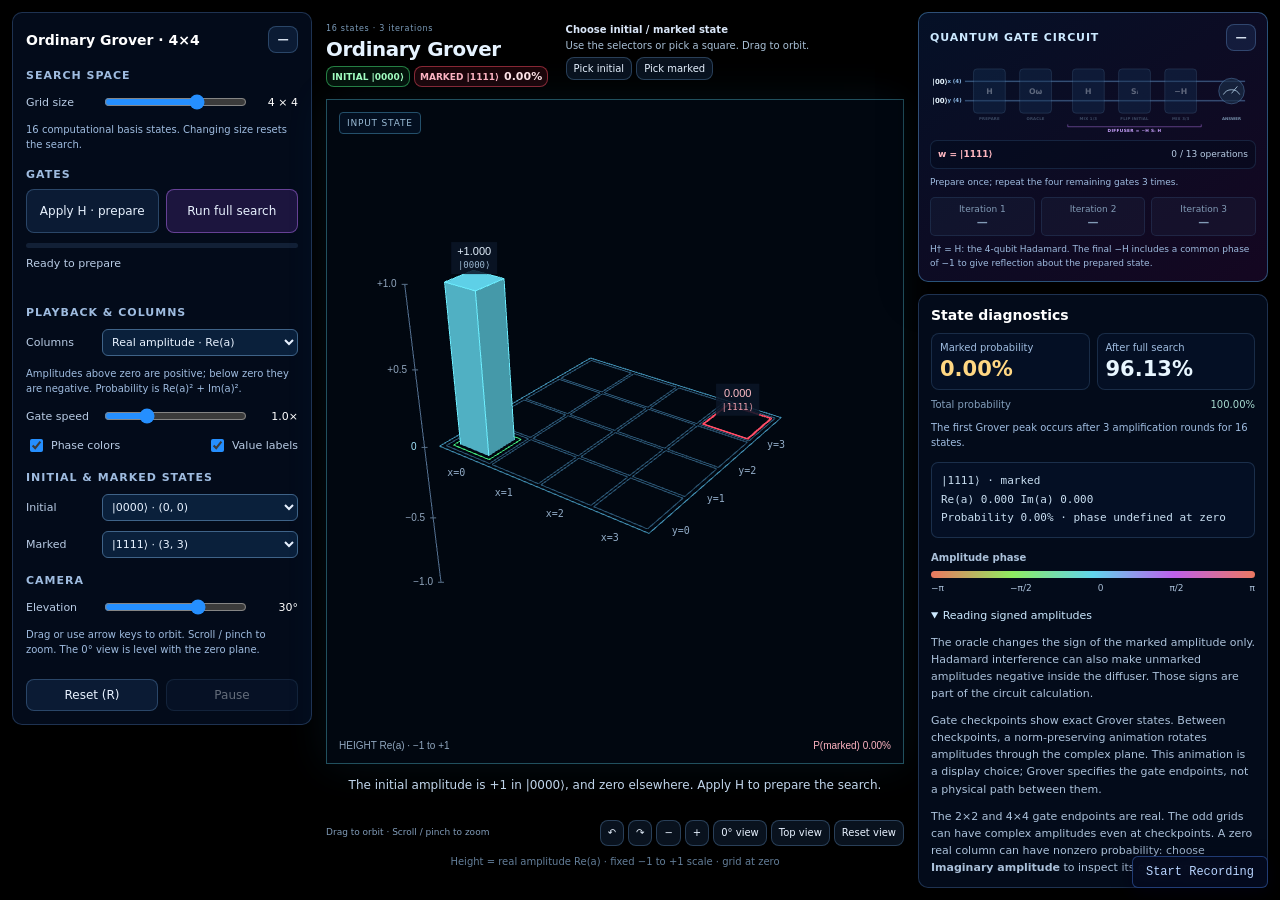
==== BohmianGrover2D/index.html @ 7d7a5fdf "Match ordinary diffuser signs with explicit final -H phase" ====
<!doctype html>
<html lang="en">
<head>
  <meta charset="utf-8"/>
  <meta name="viewport" content="width=device-width,initial-scale=1"/>
  <title>Ordinary Grover · 4×4</title>
  <link rel="icon" href="data:,"/>
  <link rel="stylesheet" href="./styles.css?v=20261014-phase-corrected"/>
</head>
<body>
<div id="wrap">
  <aside id="ui" class="panel">
    <div class="head"><h3 id="appTitle">Ordinary Grover · 4×4</h3><button id="minui" class="mini" type="button" aria-expanded="true" aria-label="Collapse controls">−</button></div>
    <div id="uibody">
      <div class="section">Search space</div>
      <div class="row"><label for="gridSize">Grid size</label><input id="gridSize" type="range" min="2" max="5" step="1" value="4" aria-describedby="gridSummary"/><span id="gridSizeValue" class="val">4×4</span></div>
      <p id="gridSummary" class="note">16 basis states. Changing size resets the search.</p>
      <div class="section">Gates</div>
      <div class="ops"><button id="next" type="button">Apply H · prepare</button><button id="full" type="button" class="full">Run full search</button></div>
      <div id="gateProgress" role="progressbar" aria-label="Current operation progress" aria-valuemin="0" aria-valuemax="100" aria-valuenow="0"><div id="progressBar"></div></div>
      <div id="stageStatus" class="status" role="status">Ready to prepare</div>
      <div class="section">Playback &amp; columns</div>
      <div class="row"><label for="columnView">Columns</label><select id="columnView"><option value="real">Real amplitude · Re(a)</option><option value="imaginary">Imaginary amplitude · Im(a)</option><option value="probability">Probability · |a|²</option></select></div>
      <p class="note" id="columnHelp">Positive amplitudes rise above zero; negative amplitudes extend below it.</p>
      <div class="row"><label for="speed">Gate speed</label><input id="speed" type="range" min="0.25" max="3" step="0.25" value="1"/><span id="speedValue" class="val">1.0×</span></div>
      <div class="row checks"><label><input id="phaseColors" type="checkbox" checked/> Phase colors</label><label><input id="valueLabels" type="checkbox" checked/> Value labels</label></div>
      <div class="section">Initial &amp; marked states</div>
      <div class="row"><label for="initialState">Initial</label><select id="initialState"></select></div>
      <div class="row"><label for="targetState">Marked</label><select id="targetState"></select></div>
      <div class="section">Camera</div>
      <div class="row"><label for="elevation">Elevation</label><input id="elevation" type="range" min="-85" max="85" step="1" value="30"/><span id="elevationValue" class="val">30°</span></div>
      <p class="note">Drag or use arrow keys to orbit. Scroll / pinch to zoom. The 0° view is level with the zero plane.</p>
    </div>
    <div class="btnrow"><button id="reset" type="button">Reset (R)</button><button id="pause" type="button" disabled>Pause</button></div>
  </aside>

  <main id="stage">
    <header id="waveHeader">
      <div class="waveHeading"><span class="eyebrow" id="stateCountLabel">16 BASIS STATES · 3 ITERATIONS</span><h1>Ordinary Grover</h1></div>
      <div class="stateBadges"><div class="initialBadge"><span id="initialLabel">INITIAL |0000⟩</span></div><div class="targetBadge"><span id="markedLabel">MARKED |1111⟩</span><b id="markedProbability">0.00%</b></div></div>
      <div id="selectionGuide" data-step="ready">
        <strong id="selectionTitle">Choose initial / marked state</strong>
        <div class="selectionActions" role="group" aria-label="Pick a state on the columns"><button id="selectInitial" type="button" aria-pressed="false">Pick initial</button><button id="selectTarget" type="button" aria-pressed="false">Pick marked</button></div>
        <p id="selectionHint">Use the selectors or pick a square. Drag to orbit.</p>
      </div>
    </header>
    <div id="plotArea"><canvas id="c" tabindex="0" aria-label="3D signed amplitude columns above and below zero. Drag or use arrow keys to orbit, scroll or use plus and minus to zoom. Home resets the camera." aria-describedby="cameraHint"></canvas><div id="plotBadge">INPUT STATE</div><div id="error" role="alert" hidden></div></div>
    <footer id="waveFooter">
      <p id="gateDescription">One initial column has amplitude +1. Apply H to prepare equal amplitudes.</p>
      <div class="cameraBar"><span id="cameraHint">Drag to orbit · Scroll / pinch to zoom</span><div class="cameraButtons" role="group" aria-label="Camera controls"><button id="orbitLeft" type="button" aria-label="Orbit left" title="Orbit left">↶</button><button id="orbitRight" type="button" aria-label="Orbit right" title="Orbit right">↷</button><button id="zoomOut" type="button" aria-label="Zoom out" title="Zoom out">−</button><button id="zoomIn" type="button" aria-label="Zoom in" title="Zoom in">+</button><button id="levelView" type="button">0° view</button><button id="topView" type="button">Top view</button><button id="resetView" type="button">Reset view</button></div></div>
      <span id="heightLegend">Height = real amplitude · zero plane separates positive and negative</span>
    </footer>
  </main>

  <aside id="rightColumn">
    <section id="circuitPanel" class="panel" aria-label="Grover circuit: two 4-level registers">
      <div class="head"><h3>Quantum gate circuit</h3><button id="circuitToggle" class="mini" type="button" aria-expanded="true" aria-label="Collapse circuit">−</button></div>
      <div class="circuitBody">
        <svg id="circuitDiagram" class="circuitSvg" viewBox="0 0 840 188" role="img" aria-labelledby="circuitTitle circuitDescription">
          <title id="circuitTitle">Grover circuit: two 4-level registers</title><desc id="circuitDescription">Preparation runs once. Oracle, H, initial-state sign flip Sᵢ and −H repeat three times. The final mixer includes a common phase of −1.</desc>
          <line class="circuitWireGlow" x1="90" y1="55" x2="812" y2="55"/><line class="circuitWire" x1="90" y1="55" x2="812" y2="55"/><text class="circuitInput" id="circuitInputX" x="6" y="61">|0⟩</text><text class="circuitBit" id="circuitXLabel" x="45" y="59">x (4)</text>
          <line class="circuitWireGlow" x1="90" y1="105" x2="812" y2="105"/><line class="circuitWire" x1="90" y1="105" x2="812" y2="105"/><text class="circuitInput" id="circuitInputY" x="6" y="111">|0⟩</text><text class="circuitBit" id="circuitYLabel" x="45" y="109">y (4)</text>
          <g class="circuitGate future" data-circuit-kind="prepare"><rect class="gateBox" x="112" y="23" width="82" height="114" rx="9"/><text id="prepareSymbol" class="gateText" x="153" y="87">H</text><text class="gateCaption" x="153" y="155">PREPARE</text><text class="gateTick" x="179" y="39">✓</text></g>
          <g class="circuitGate future" data-circuit-kind="oracle"><rect class="gateBox" x="231" y="23" width="82" height="114" rx="9"/><text class="gateText" x="272" y="87">Oω</text><text class="gateCaption" x="272" y="155">ORACLE</text><text class="gateTick" x="298" y="39">✓</text></g>
          <g class="circuitGate future" data-circuit-kind="inverse"><rect class="gateBox" x="367" y="23" width="82" height="114" rx="9"/><text id="inverseSymbol" class="gateText" x="408" y="87">H</text><text class="gateCaption" x="408" y="155">MIX 1/3</text><text class="gateTick" x="434" y="39">✓</text></g>
          <g class="circuitGate future" data-circuit-kind="reference"><rect class="gateBox" x="486" y="23" width="82" height="114" rx="9"/><text class="gateText" x="527" y="87">Sᵢ</text><text class="gateCaption" x="527" y="155">FLIP INITIAL</text><text class="gateTick" x="553" y="39">✓</text></g>
          <g class="circuitGate future" data-circuit-kind="forward"><rect class="gateBox" x="605" y="23" width="82" height="114" rx="9"/><text id="forwardSymbol" class="gateText" x="646" y="87">−H</text><text class="gateCaption" x="646" y="155">MIX 3/3</text><text class="gateTick" x="672" y="39">✓</text></g>
          <path class="diffuserBrace" d="M355 166v6h344v-6"/><text id="diffuserLabel" class="diffuserLabel" x="527" y="186">DIFFUSER = −H Sᵢ H</text>
          <g id="circuitReadout" class="readoutNode"><circle cx="777" cy="80" r="33"/><path d="M756 89a24 24 0 0 1 42 0M777 86l15-18"/><text x="777" y="155">ANSWER</text></g>
        </svg>
        <div id="circuitMeta"><span id="circuitTarget">w = |1111⟩</span><span id="circuitStatus">0 / 13 operations</span></div>
        <p id="repeatCaption" class="note">Prepare once; repeat the four remaining gates 3 times.</p>
        <div id="iterationTrack" aria-label="Marked probability after each iteration"></div>
        <p id="mixerNote" class="note">H† = H. The final −H includes a common phase of −1.</p>
      </div>
    </section>
    <section id="info" class="panel">
      <div class="head"><h3>State diagnostics</h3></div>
      <div class="metrics"><div>Marked probability<b id="successValue">0.00%</b></div><div>After full search<b id="expectedValue">96.13%</b></div></div>
      <div class="normLine">Total probability <b id="normValue">100.00%</b></div>
      <p class="note" id="iterationsNote">Three amplification rounds for 16 states.</p>
      <div id="inspectState" class="stateInspector">Hover a column to inspect its amplitude.</div>
      <div id="phaseLegend" class="amplitudeLegend"><b>Amplitude phase</b><div class="phaseGradient"></div><div class="phaseTicks"><span>−π</span><span>−π/2</span><span>0</span><span>π/2</span><span>π</span></div></div>
      <details class="theory" open><summary>Reading signed amplitudes</summary><p>The oracle changes the sign of the marked amplitude only. Hadamard interference can also make unmarked amplitudes negative inside the diffuser. Those signs are part of the circuit calculation.</p><p>Gate checkpoints show exact Grover states. Between checkpoints, a norm-preserving animation rotates amplitudes through the complex plane. This animation is a display choice; Grover specifies the gate endpoints, not a physical path between them.</p><p>The 2×2 and 4×4 gate endpoints are real. The odd grids can have complex amplitudes even at checkpoints. A zero real column can have nonzero probability: choose <b>Imaginary amplitude</b> to inspect its other component.</p></details>
      <details class="theory"><summary>Gates and phase convention</summary><p id="theoryMixer">H is the tensor-product qubit Hadamard: H† = H.</p><p>The three diffuser steps are H, Sᵢ, −H, where Sᵢ = I − 2|i⟩⟨i|. The middle step flips only the initial-state amplitude. Every other amplitude remains fixed throughout this step.</p><p>For |sᵢ⟩ = H|i⟩, the completed diffuser is D = (−H) Sᵢ H = 2|sᵢ⟩⟨sᵢ| − I. For the all-zero input, this is inversion about the mean: a → 2 × mean − a. The final −H combines the same Hadamard with a common phase of −1, which changes no probability. Its animation includes this phase continuously.</p><p>For the default 16-state example, the first Sᵢ step takes the initial column from +0.875 to −0.875. After the final −H, the marked amplitude is +0.6875 and each unmarked amplitude is +0.1875. Genuine negative amplitudes still appear inside the mixer and can occur after later rounds.</p></details>
    </section>
  </aside>
</div>
<script src="./recording.js?v=20261014-phase-corrected"></script>
<script type="module" src="./main.js?v=20261014-phase-corrected"></script>
</body>
</html>
---- BohmianGrover2D/styles.css ----
:root{color-scheme:dark;font-family:system-ui,sans-serif;color:#d9e6f8;background:#000}
*{box-sizing:border-box}html,body{margin:0;width:100%;height:100%;overflow:hidden}button,input{font:inherit}[hidden]{display:none!important}
#wrap{display:grid;grid-template-columns:300px minmax(0,1fr) 350px;gap:14px;height:100%;padding:12px}
.panel{background:rgba(5,16,36,.74);border:1px solid rgba(116,174,255,.24);border-radius:10px;backdrop-filter:blur(6px);user-select:none}
#ui{align-self:start;max-height:100%;padding:13px;display:flex;flex-direction:column;min-height:0}#uibody{overflow:auto;scrollbar-width:thin}
.head{display:flex;align-items:center;justify-content:space-between;gap:10px}.head h3{margin:0;font-size:14px;color:#fff;font-weight:650}
button{padding:8px 10px;border-radius:8px;border:1px solid rgba(132,192,255,.26);background:rgba(68,130,210,.14);color:#e8f2ff;cursor:pointer}
button:hover:not(:disabled){background:rgba(86,150,232,.25);border-color:#5e9ed0}button:disabled{opacity:.42;cursor:not-allowed}button:focus-visible,input:focus-visible,summary:focus-visible{outline:2px solid #69d9ff;outline-offset:2px}
.mini{flex:0 0 30px;width:30px;height:27px;padding:0;display:grid;place-items:center;font-size:16px}.section{margin:16px 0 8px;font-size:11px;font-weight:700;color:#9fbce0;text-transform:uppercase;letter-spacing:1px}
.note{font-size:10px;color:#9fbce0;line-height:1.5}.ops{display:grid;grid-template-columns:1fr 1fr;gap:7px}.ops button{font-size:12px;min-height:44px;padding:7px 5px}.ops .full{background:rgba(132,64,210,.2);border-color:rgba(194,120,255,.45)}
.flowSettings{border-top:1px solid rgba(132,192,255,.15);padding-top:10px;margin-top:14px}.flowSettings summary{font-size:11px;color:#9fbce0;cursor:pointer}.flowToggles{display:flex;flex-wrap:wrap;justify-content:center;gap:6px;margin:5px 0}.flowToggles button{padding:4px 9px;font-size:10px;color:#8397ac;background:rgba(31,48,70,.32)}.flowToggles button[aria-pressed=true]{color:#d9f1ff;border-color:rgba(104,206,255,.55);background:rgba(32,84,121,.3)}.flowToggles #particlesToggle[aria-pressed=true],.flowToggles #trailsToggle[aria-pressed=true]{color:#ffea9b;border-color:rgba(237,204,103,.42)}.particleMetric{display:flex;justify-content:space-between;font-size:10px;color:#aac0d8;margin-top:10px}.particleMetric b{font-weight:600;color:#ffe386}#flowStatus{font-size:9px;margin-top:4px}
.btnrow{display:flex;gap:8px;margin-top:12px}.btnrow button{flex:1;font-size:12px}.status{margin-top:8px;min-height:34px;font-size:11px;line-height:1.5;color:#b9cce5}
#progressTrack{height:5px;border-radius:999px;background:rgba(90,130,180,.18);overflow:hidden;margin-top:10px}#progressBar{height:100%;width:0;background:linear-gradient(90deg,#3ec6ff,#d65cff)}
.row{display:flex;align-items:center;gap:7px;margin:10px 0;font-size:11px;color:#b9cce5}.row label{flex:0 0 69px}.row input[type=range]{flex:1;min-width:0;accent-color:#258fff}.val{flex:0 0 42px;text-align:right;color:#fff;font-variant-numeric:tabular-nums}.row button{padding:5px 8px;font-size:10px}.row span:nth-of-type(2){margin-left:auto}
#stage{min-width:0;min-height:0;display:flex;flex-direction:column;justify-content:center;align-items:center;gap:12px}#waveHeader{display:grid;grid-template-columns:minmax(160px,.8fr) minmax(0,1.2fr);align-items:center;gap:5px 14px;width:100%;flex-shrink:0}
.eyebrow{font-size:9px;letter-spacing:1.4px;color:#7c9dbc}h1{margin:5px 0 0;font-size:clamp(14px,1.55vw,23px);font-weight:550;letter-spacing:-.4px;color:#e6f3ff}.targetBadge{padding:8px 11px;border:1px solid rgba(255,78,99,.48);border-radius:8px;background:rgba(109,20,38,.25);text-align:right;white-space:nowrap}.targetBadge span{display:block;font-size:10px;font-weight:750;color:#ffb4c2}.targetBadge b{font-size:18px;line-height:1.4;color:#ffe4e7;font-variant-numeric:tabular-nums}
#waveArea{position:relative;flex-shrink:0;box-shadow:0 0 40px rgba(37,136,213,.10);border:1px solid rgba(93,215,240,.35)}#c{width:100%;height:100%;display:block;cursor:default}#waveArea.selecting #c{cursor:crosshair}#waveArea.busy #c{cursor:default}
#waveLabels{position:absolute;inset:0;display:grid;grid-template-columns:repeat(var(--grid-side,4),1fr);grid-template-rows:repeat(var(--grid-side,4),1fr);pointer-events:none}.waveCell{position:relative;padding:8px;font-size:clamp(9px,.85vw,12px);font-weight:650;text-shadow:0 1px 4px #000,0 0 4px #000;color:#d4e7f1}.waveCell b{position:absolute;bottom:7px;right:8px;font-size:11px;font-variant-numeric:tabular-nums;font-weight:550;color:#c6dce8}.waveCell.marked{color:#ffd0d7}.waveCell.marked b{color:#ffe9b4}
#waveFooter{width:100%;flex-shrink:0;min-height:76px;text-align:center;font-size:11px;color:#8aa9c6;line-height:1.55}#waveFooter p{margin:0 0 8px;color:#c4d7ec;font-size:12px}#waveFooter>span{font-size:10px;color:#637e99}
#loading,#error{position:absolute;inset:0;display:grid;place-items:center;padding:30px;text-align:center;background:#061124;color:#b5d9ef;font-size:13px}#error{color:#ffc0c9}
#rightColumn{display:flex;flex-direction:column;min-height:0;gap:12px}#circuitPanel{flex-shrink:0;padding:11px;background:linear-gradient(145deg,rgba(5,18,42,.92),rgba(25,8,40,.82));border-color:rgba(101,190,255,.38);box-shadow:0 12px 38px rgba(0,0,0,.46)}#circuitPanel .head h3{font-size:11px;letter-spacing:.08em;text-transform:uppercase;color:#cce9ff}
.circuitBody{margin-top:9px}.circuitSvg{display:block;width:100%;height:auto;overflow:visible}.circuitWire{stroke:rgba(156,211,255,.56);stroke-width:1.5}.circuitWireGlow{stroke:rgba(52,151,255,.12);stroke-width:5}.circuitInput{fill:#e8f6ff;font:700 18px system-ui,sans-serif}.circuitBit{fill:#8fbce8;font:600 14px system-ui,sans-serif}
.circuitGate .gateBox{fill:rgba(21,47,83,.85);stroke:rgba(128,182,230,.42);stroke-width:2}.circuitGate .gateText{fill:#b8c9dc;font:800 20px system-ui,sans-serif;text-anchor:middle}.circuitGate .gateCaption{fill:#718ba6;font:700 10px system-ui,sans-serif;letter-spacing:.04em;text-anchor:middle}.circuitGate .gateTick{fill:#8dffda;font:900 15px system-ui,sans-serif;opacity:0}.circuitGate.future{opacity:.48}.circuitGate.complete .gateBox{fill:rgba(24,99,91,.7);stroke:rgba(111,255,216,.7)}.circuitGate.complete .gateText{fill:#d8fff5}.circuitGate.complete .gateTick{opacity:1}.circuitGate.active .gateBox{fill:rgba(81,44,134,.9);stroke:#69d9ff;stroke-width:3;filter:drop-shadow(0 0 7px rgba(78,207,255,.9))}.circuitGate.active .gateText{fill:#fff}.circuitGate.active .gateCaption{fill:#9feaff}
.diffuserBrace{fill:none;stroke:rgba(196,128,255,.55);stroke-width:2}.diffuserLabel{fill:#cba3ff;font:700 11px system-ui,sans-serif;letter-spacing:.08em;text-anchor:middle}.readoutNode circle{fill:rgba(25,44,70,.7);stroke:rgba(132,192,255,.4);stroke-width:2}.readoutNode path{fill:none;stroke:#b9d7ef;stroke-width:2}.readoutNode text{fill:#7892ad;font:700 10px system-ui,sans-serif;text-anchor:middle}.readoutNode.complete circle{fill:rgba(92,45,19,.78);stroke:#ffd76d;filter:drop-shadow(0 0 6px rgba(255,205,82,.65))}.readoutNode.complete path{stroke:#fff0ae}
#circuitMeta{display:flex;align-items:center;justify-content:space-between;gap:10px;margin-top:7px;padding:7px;border:1px solid rgba(111,179,245,.15);border-radius:7px;background:rgba(4,12,28,.48);font-size:9px;line-height:1.4}#circuitTarget{color:#ffb8c1;font-weight:750;white-space:nowrap}#circuitStatus{color:#b8cde5;text-align:right}.paused .circuitGate.active .gateBox{stroke:#ffd36b}#circuitPanel.collapsed .circuitBody{display:none}
#iterationTrack{display:flex;gap:6px;margin-top:8px}#iterationTrack span{flex:1;padding:6px 4px;text-align:center;border-radius:5px;background:rgba(61,87,117,.12);border:1px solid rgba(111,179,245,.12);font-size:9px;color:#829bb6}#iterationTrack b{display:block;margin-top:2px;font-size:11px;font-variant-numeric:tabular-nums}#iterationTrack .complete{color:#96e4d0;border-color:rgba(91,224,187,.4)}#iterationTrack .active{color:#b8e5ff;border-color:rgba(86,187,255,.4)}
#info{min-height:0;overflow:auto;scrollbar-width:thin;padding:12px}.metrics{display:grid;grid-template-columns:1fr 1fr;gap:7px;margin-top:10px}.metrics>div{border:1px solid rgba(132,192,255,.16);border-radius:8px;padding:8px;background:rgba(8,23,51,.42);font-size:10px;color:#9fbce0}.metrics b{display:block;margin-top:4px;font-size:21px;color:#e8f6ff;font-weight:600;font-variant-numeric:tabular-nums}.metrics>div:first-child b{color:#ffd783}.normLine{display:flex;justify-content:space-between;font-size:10px;color:#839fbc;margin-top:9px}.normLine b{color:#a6d9ce;font-weight:500;font-variant-numeric:tabular-nums}
.groverGeometry{margin:12px 0;border:1px solid rgba(132,192,255,.18);border-radius:8px;background:rgba(8,23,51,.42)}.groverGeometry summary{padding:9px 10px;color:#cce9ff;font-size:11px;font-weight:650;cursor:pointer}.groverGeometry figure{margin:0;padding:0 9px 10px}.groverGeometry svg{display:block;width:100%;height:auto;margin:3px auto;border-radius:5px;overflow:hidden;background:radial-gradient(ellipse at 48% 51%,rgba(48,70,113,.19),rgba(4,13,29,.45))}.groverGeometry figcaption{margin-top:9px;color:#b9cce5;font-size:11px;line-height:1.5}.groverGeometry figcaption p{margin:0 0 7px}.groverGeometry figcaption p:last-child{margin-bottom:0}.geometryMeta{display:flex;justify-content:space-between;gap:7px;color:#9fbce0;font-size:9px;min-height:15px}.geometryMeta span{white-space:nowrap}.geometryMeta b{color:#e8f6ff;font-weight:600;text-align:right}.geometryLabel{fill:#bdd5ef;font:15px "Cambria Math","Times New Roman",serif}.geometryLegend{display:flex;flex-wrap:wrap;gap:9px;font-size:9px;color:#bfd0e6}.geometryLegend span:before{content:'';display:inline-block;width:10px;height:2px;margin-right:4px;vertical-align:3px;background:var(--color)}.geometryMeasures{display:grid;grid-template-columns:1fr 1fr;gap:10px;margin-top:10px;font-size:9px;color:#9fbce0}.geometryMeasures b{float:right;color:#e8f6ff;font-variant-numeric:tabular-nums}.bar{height:4px;margin-top:6px;background:rgba(90,130,180,.17);border-radius:999px;overflow:hidden}.bar i{display:block;height:100%;background:#ffd36b;width:0}.groverGeometry .note{font-size:9px;line-height:1.5}
.blochSphere{touch-action:none;cursor:grab;outline:none}.blochSphere:active{cursor:grabbing}.blochSphere:focus-visible{outline:1px solid #67ccf0;outline-offset:2px}.blochTools{display:flex;align-items:center;justify-content:space-between;gap:8px;color:#819cb9;font-size:9px;margin:0 0 8px}.blochTools button{padding:4px 7px;font-size:9px}.blochTools b{color:#ffe59a}.blochWeight{grid-column:1/-1}.blochWeight .bar{height:6px;background:rgba(191,114,245,.22)}.blochWeight i{background:linear-gradient(90deg,#3ec6ff,#8be5ee)}.blochOutside{margin-top:4px;text-align:right;font-size:9px;color:#bd91d9}.geometryMeasures .blochOutside b{float:none;color:#d8b1f3}.blochConditional{font-size:9px;line-height:1.5;color:#a3b9d3}.blochConditional b{float:none;display:block;color:#edf6ff}.blochLabel{fill:#d3e6fb;font:14px "Cambria Math","Times New Roman",serif;text-anchor:middle}.blochAxisLabel{fill:#829cbb;font:11px system-ui,sans-serif;text-anchor:middle}
.phaseLegend{display:flex;align-items:center;gap:14px;margin:12px 0}.phaseWheel{position:relative;flex:0 0 76px;height:76px;border-radius:50%;background:conic-gradient(from 90deg,#ff0000,#80ff00,#00ffff,#8000ff,#ff0000);border:1px solid rgba(220,240,255,.35)}.phaseWheel:after{content:'';position:absolute;inset:23px;border-radius:50%;background:rgba(5,16,36,.94)}.phaseLabels{font-size:10px;line-height:1.6;color:#c8d9ef}.phaseLabels b{color:#fff}.theory{color:#abc1da;font-size:11px;line-height:1.55;margin:14px 0 35px}.theory summary{color:#cce9ff;cursor:pointer}.theory p{margin:10px 0}.math{padding:8px 10px;border:1px solid rgba(132,192,255,.18);border-radius:8px;background:rgba(8,23,51,.54);color:#eef7ff;font-family:"Cambria Math","Times New Roman",serif;font-size:15px}
@media(min-width:1600px){#wrap{grid-template-columns:320px minmax(0,1fr) 380px;gap:20px}}
@media(max-width:1100px){html,body{overflow:auto}#wrap{height:auto;min-height:100%;grid-template-columns:270px minmax(0,1fr);grid-template-rows:minmax(680px,calc(100vh - 24px)) auto}#rightColumn{grid-column:1/-1;display:grid;grid-template-columns:300px minmax(0,1fr);align-items:start}#info{max-height:720px}.groverGeometry svg{max-width:360px}}
@media(max-width:650px){#wrap{display:flex;flex-direction:column;padding:9px}#ui{max-height:none}#stage{height:calc(100vw + 110px);min-height:380px}#rightColumn{display:flex}#info{max-height:none}.waveCell{padding:5px}.waveCell b{font-size:9px;bottom:5px;right:5px}#waveHeader h1{font-size:17px}}

.stateBadges{display:flex;gap:7px;align-items:stretch;flex-shrink:0}.initialBadge{display:flex;align-items:center;padding:8px;border:1px solid rgba(72,237,124,.5);border-radius:8px;background:rgba(16,78,42,.25);color:#a3ffc1;font-size:10px;font-weight:750;white-space:nowrap}
.waveCell .initialTag,.waveCell .goalTag{display:block;width:max-content;margin-top:3px;font-size:9px;line-height:1.3;font-weight:750;letter-spacing:.04em}.waveCell .initialTag{color:#91ffb0}.waveCell .goalTag{color:#ffadbb}.waveCell .initialTag:empty,.waveCell .goalTag:empty{display:none}
@media(max-width:650px){.stateBadges{flex-direction:column;gap:4px}.initialBadge{padding:4px 5px;font-size:9px}}

/* The guide shares the title margin instead of reserving a row above the wave. */
.waveHeading{grid-column:1;grid-row:1;min-width:0}#waveHeader .eyebrow{font-size:8px;letter-spacing:.7px}#waveHeader h1{margin-top:3px}
#waveHeader .stateBadges{grid-column:1;grid-row:2;flex-wrap:wrap;gap:4px;flex-direction:row}#waveHeader .initialBadge,#waveHeader .targetBadge{padding:3px 5px;font-size:9px}
#waveHeader .targetBadge{display:flex;align-items:center;gap:5px;text-align:left}#waveHeader .targetBadge span{font-size:9px}#waveHeader .targetBadge b{font-size:11px;line-height:1.2}
#selectionGuide{grid-column:2;grid-row:1 / span 2;min-width:0;display:grid;grid-template-columns:minmax(0,1fr) auto;align-items:center;gap:4px 8px}
.selectionMessage{display:contents}#selectionTitle{grid-column:1;grid-row:1;font-size:12px;color:#a3ffc1}#selectionHint{grid-column:1 / -1;grid-row:2;margin:0;font-size:11px;line-height:1.4;color:#a8bfd5}
#selectionGuide[data-step=goal] #selectionTitle{color:#ffb4c2}#selectionGuide[data-step=ready] #selectionTitle{color:#d9e6f8}
.selectionActions{grid-column:2;grid-row:1;display:flex;flex-wrap:wrap;justify-content:flex-end;gap:4px}.selectionActions button{font-size:10px;padding:5px 7px}#selectionNext{border-color:rgba(104,206,255,.55)}
.flowToggles #markersToggle[aria-pressed=true]{color:#b9ffd0;border-color:rgba(72,237,124,.45)}
@media(max-width:650px){#waveHeader{grid-template-columns:minmax(125px,.8fr) minmax(0,1.2fr);gap:5px 9px}#selectionGuide{grid-template-columns:1fr}#selectionTitle{grid-column:1;grid-row:1}#selectionHint{grid-column:1;grid-row:2;font-size:10px}.selectionActions{grid-column:1;grid-row:3;justify-content:flex-start}}

@media(max-width:650px){#stage{height:calc(100vw + 250px)}}

#particleCountValue{flex-basis:56px}

/* Ordinary Grover uses the same three-panel shell as the physics branches. */
select{font:inherit;min-width:0;max-width:100%;color:#e8f2ff;background:#0a203b;border:1px solid #3f6388;border-radius:6px;padding:5px}
.row select{flex:1}.row.checks{justify-content:space-between}.row.checks label{flex:none;display:flex;gap:5px;align-items:center}.checks input{accent-color:#258fff}
#gateProgress{height:5px;border-radius:999px;background:rgba(90,130,180,.18);overflow:hidden;margin-top:10px}
#plotArea{position:relative;width:100%;flex:1;min-height:220px;max-height:850px;border:1px solid rgba(93,215,240,.35);box-shadow:0 0 40px rgba(37,136,213,.10);background:#010710}
#c{cursor:grab;touch-action:none}#c:active{cursor:grabbing}#c.picking{cursor:crosshair}#c:focus-visible{outline:2px solid #69d9ff;outline-offset:2px}
#plotBadge{position:absolute;top:12px;left:12px;padding:5px 7px;border:1px solid #24506b;border-radius:4px;background:#041124d9;color:#9abbd5;font-size:9px;letter-spacing:.8px;pointer-events:none}
#stage{padding:4px 0}#waveHeader{grid-template-columns:minmax(120px,.8fr) minmax(0,1.2fr)}
#selectionTitle{font-size:10px;color:#b9d8ef}#selectionHint{font-size:10px}#selectionGuide .selectionActions{grid-column:1 / -1;grid-row:3;justify-content:flex-start}
#selectionGuide{grid-template-columns:1fr;gap:4px}#selectionGuide #selectionTitle{grid-row:1}#selectionGuide #selectionHint{grid-row:2}
.selectionActions button[aria-pressed=true]{background:rgba(32,84,121,.45);border-color:#69d9ff}#selectInitial[aria-pressed=true]{color:#a3ffc1}#selectTarget[aria-pressed=true]{color:#ffb4c2}
.cameraBar{display:flex;align-items:center;justify-content:space-between;gap:7px;flex-wrap:wrap;margin:7px 0}
#cameraHint{font-size:9px;color:#819cb9}.cameraButtons{display:flex;flex-wrap:wrap;gap:4px}.cameraButtons button{font-size:10px;padding:4px 7px}
#heightLegend{font-size:10px;color:#9fbce0}#waveFooter{min-height:108px}#waveFooter p{min-height:36px}
#info{flex:1}.stateInspector{white-space:pre-line;margin:12px 0;padding:9px;border:1px solid rgba(132,192,255,.18);border-radius:7px;background:rgba(8,23,51,.42);font:11px/1.7 Consolas,monospace;color:#c9dff2}
.amplitudeLegend{font-size:10px;color:#abc1da;margin:14px 0}.amplitudeLegend b{font-weight:600}.phaseGradient{height:7px;border-radius:4px;margin:8px 0 5px;background:linear-gradient(90deg,hsl(10 78% 65%),hsl(100 78% 65%),hsl(190 78% 65%),hsl(280 78% 65%),hsl(370 78% 65%))}.phaseTicks{display:flex;justify-content:space-between;font-size:9px}
#info .theory{margin:12px 0}#iterationTrack>span{min-width:0}#circuitPanel .note{font-size:9px;margin:7px 0 0}#circuitPanel.paused .circuitGate.active .gateBox{stroke:#ffd36b}
@media(max-width:1100px){#stage{min-height:0}#info{max-height:720px}#plotArea{min-height:300px}}
@media(max-width:650px){#stage{height:calc(100vw + 290px);min-height:650px}#plotArea{min-height:300px}#waveFooter{min-height:125px}#waveHeader{grid-template-columns:minmax(120px,.8fr) minmax(0,1.2fr)}#cameraHint{width:100%}#selectionGuide .selectionActions{grid-row:3}#rightColumn{align-items:stretch}#info{max-height:none}.cameraButtons{justify-content:center;width:100%}}
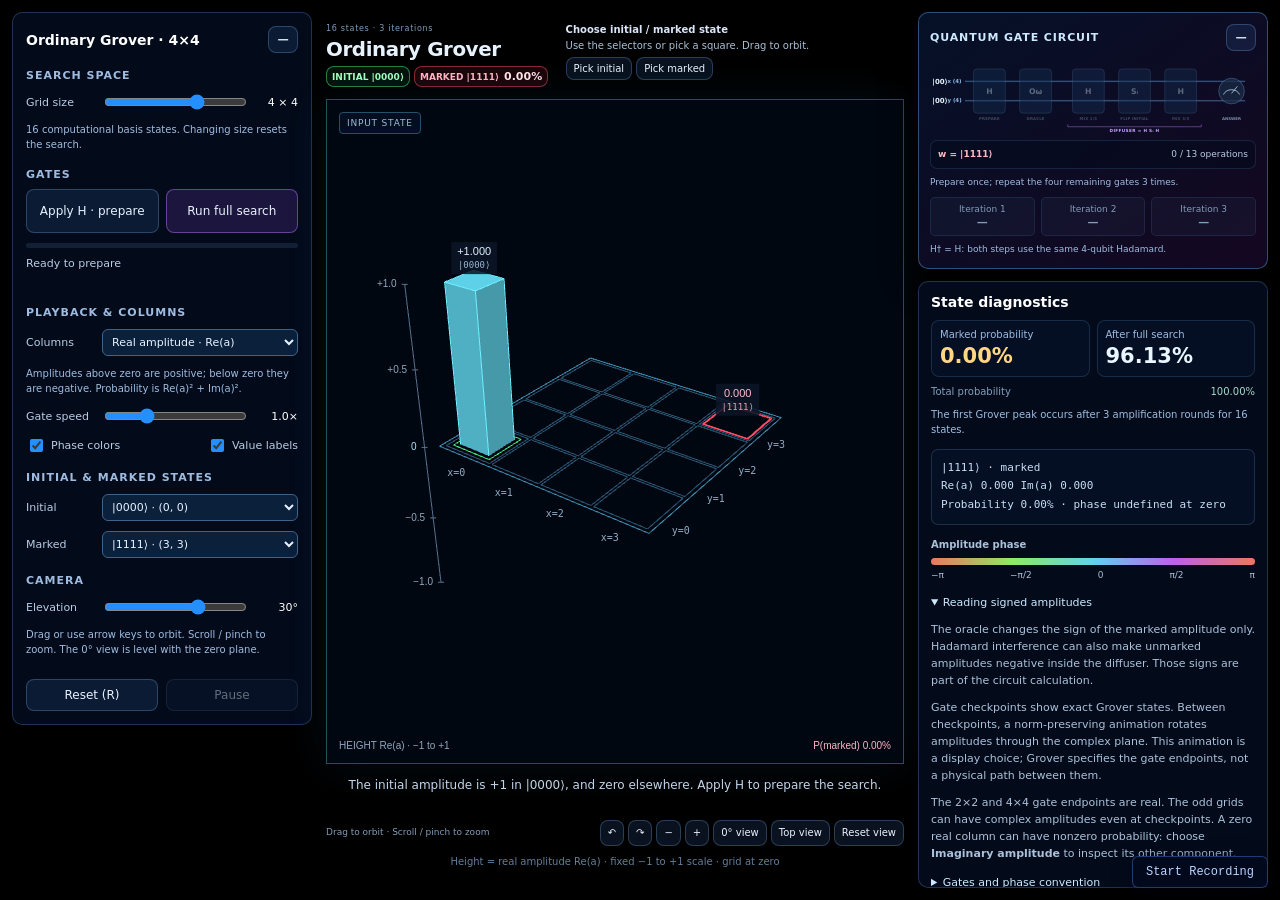
==== commit 21a76823: "Revert "Match ordinary diffuser signs with explicit final -H phase" This reverts commit 7d7a5fdff2aa" ====
--- a/BohmianGrover2D/index.html
+++ b/BohmianGrover2D/index.html
@@ -5,7 +5,7 @@
   <meta name="viewport" content="width=device-width,initial-scale=1"/>
   <title>Ordinary Grover · 4×4</title>
   <link rel="icon" href="data:,"/>
-  <link rel="stylesheet" href="./styles.css?v=20261014-phase-corrected"/>
+  <link rel="stylesheet" href="./styles.css?v=20261014-initial-flip"/>
 </head>
 <body>
 <div id="wrap">
@@ -57,21 +57,21 @@
       <div class="head"><h3>Quantum gate circuit</h3><button id="circuitToggle" class="mini" type="button" aria-expanded="true" aria-label="Collapse circuit">−</button></div>
       <div class="circuitBody">
         <svg id="circuitDiagram" class="circuitSvg" viewBox="0 0 840 188" role="img" aria-labelledby="circuitTitle circuitDescription">
-          <title id="circuitTitle">Grover circuit: two 4-level registers</title><desc id="circuitDescription">Preparation runs once. Oracle, H, initial-state sign flip Sᵢ and −H repeat three times. The final mixer includes a common phase of −1.</desc>
+          <title id="circuitTitle">Grover circuit: two 4-level registers</title><desc id="circuitDescription">Preparation runs once. Oracle, H, initial-state sign flip Sᵢ and H repeat three times.</desc>
           <line class="circuitWireGlow" x1="90" y1="55" x2="812" y2="55"/><line class="circuitWire" x1="90" y1="55" x2="812" y2="55"/><text class="circuitInput" id="circuitInputX" x="6" y="61">|0⟩</text><text class="circuitBit" id="circuitXLabel" x="45" y="59">x (4)</text>
           <line class="circuitWireGlow" x1="90" y1="105" x2="812" y2="105"/><line class="circuitWire" x1="90" y1="105" x2="812" y2="105"/><text class="circuitInput" id="circuitInputY" x="6" y="111">|0⟩</text><text class="circuitBit" id="circuitYLabel" x="45" y="109">y (4)</text>
           <g class="circuitGate future" data-circuit-kind="prepare"><rect class="gateBox" x="112" y="23" width="82" height="114" rx="9"/><text id="prepareSymbol" class="gateText" x="153" y="87">H</text><text class="gateCaption" x="153" y="155">PREPARE</text><text class="gateTick" x="179" y="39">✓</text></g>
           <g class="circuitGate future" data-circuit-kind="oracle"><rect class="gateBox" x="231" y="23" width="82" height="114" rx="9"/><text class="gateText" x="272" y="87">Oω</text><text class="gateCaption" x="272" y="155">ORACLE</text><text class="gateTick" x="298" y="39">✓</text></g>
           <g class="circuitGate future" data-circuit-kind="inverse"><rect class="gateBox" x="367" y="23" width="82" height="114" rx="9"/><text id="inverseSymbol" class="gateText" x="408" y="87">H</text><text class="gateCaption" x="408" y="155">MIX 1/3</text><text class="gateTick" x="434" y="39">✓</text></g>
           <g class="circuitGate future" data-circuit-kind="reference"><rect class="gateBox" x="486" y="23" width="82" height="114" rx="9"/><text class="gateText" x="527" y="87">Sᵢ</text><text class="gateCaption" x="527" y="155">FLIP INITIAL</text><text class="gateTick" x="553" y="39">✓</text></g>
-          <g class="circuitGate future" data-circuit-kind="forward"><rect class="gateBox" x="605" y="23" width="82" height="114" rx="9"/><text id="forwardSymbol" class="gateText" x="646" y="87">−H</text><text class="gateCaption" x="646" y="155">MIX 3/3</text><text class="gateTick" x="672" y="39">✓</text></g>
-          <path class="diffuserBrace" d="M355 166v6h344v-6"/><text id="diffuserLabel" class="diffuserLabel" x="527" y="186">DIFFUSER = −H Sᵢ H</text>
+          <g class="circuitGate future" data-circuit-kind="forward"><rect class="gateBox" x="605" y="23" width="82" height="114" rx="9"/><text id="forwardSymbol" class="gateText" x="646" y="87">H</text><text class="gateCaption" x="646" y="155">MIX 3/3</text><text class="gateTick" x="672" y="39">✓</text></g>
+          <path class="diffuserBrace" d="M355 166v6h344v-6"/><text id="diffuserLabel" class="diffuserLabel" x="527" y="186">DIFFUSER = H Sᵢ H</text>
           <g id="circuitReadout" class="readoutNode"><circle cx="777" cy="80" r="33"/><path d="M756 89a24 24 0 0 1 42 0M777 86l15-18"/><text x="777" y="155">ANSWER</text></g>
         </svg>
         <div id="circuitMeta"><span id="circuitTarget">w = |1111⟩</span><span id="circuitStatus">0 / 13 operations</span></div>
         <p id="repeatCaption" class="note">Prepare once; repeat the four remaining gates 3 times.</p>
         <div id="iterationTrack" aria-label="Marked probability after each iteration"></div>
-        <p id="mixerNote" class="note">H† = H. The final −H includes a common phase of −1.</p>
+        <p id="mixerNote" class="note">H is the four-qubit Hadamard.</p>
       </div>
     </section>
     <section id="info" class="panel">
@@ -82,11 +82,11 @@
       <div id="inspectState" class="stateInspector">Hover a column to inspect its amplitude.</div>
       <div id="phaseLegend" class="amplitudeLegend"><b>Amplitude phase</b><div class="phaseGradient"></div><div class="phaseTicks"><span>−π</span><span>−π/2</span><span>0</span><span>π/2</span><span>π</span></div></div>
       <details class="theory" open><summary>Reading signed amplitudes</summary><p>The oracle changes the sign of the marked amplitude only. Hadamard interference can also make unmarked amplitudes negative inside the diffuser. Those signs are part of the circuit calculation.</p><p>Gate checkpoints show exact Grover states. Between checkpoints, a norm-preserving animation rotates amplitudes through the complex plane. This animation is a display choice; Grover specifies the gate endpoints, not a physical path between them.</p><p>The 2×2 and 4×4 gate endpoints are real. The odd grids can have complex amplitudes even at checkpoints. A zero real column can have nonzero probability: choose <b>Imaginary amplitude</b> to inspect its other component.</p></details>
-      <details class="theory"><summary>Gates and phase convention</summary><p id="theoryMixer">H is the tensor-product qubit Hadamard: H† = H.</p><p>The three diffuser steps are H, Sᵢ, −H, where Sᵢ = I − 2|i⟩⟨i|. The middle step flips only the initial-state amplitude. Every other amplitude remains fixed throughout this step.</p><p>For |sᵢ⟩ = H|i⟩, the completed diffuser is D = (−H) Sᵢ H = 2|sᵢ⟩⟨sᵢ| − I. For the all-zero input, this is inversion about the mean: a → 2 × mean − a. The final −H combines the same Hadamard with a common phase of −1, which changes no probability. Its animation includes this phase continuously.</p><p>For the default 16-state example, the first Sᵢ step takes the initial column from +0.875 to −0.875. After the final −H, the marked amplitude is +0.6875 and each unmarked amplitude is +0.1875. Genuine negative amplitudes still appear inside the mixer and can occur after later rounds.</p></details>
+      <details class="theory"><summary>Gates and phase convention</summary><p id="theoryMixer">H is the tensor-product qubit Hadamard: H† = H.</p><p>The three diffuser steps are H, Sᵢ, H, where Sᵢ = I − 2|i⟩⟨i|. The middle step flips only the initial-state amplitude. Every other amplitude remains fixed throughout this step.</p><p>For |sᵢ⟩ = H|i⟩, the completed diffuser is H Sᵢ H = I − 2|sᵢ⟩⟨sᵢ| = −D. This is Grover's inversion about the mean with an overall minus sign. It gives the same success probabilities, and the columns show that sign explicitly.</p><p>For the default 16-state example, the first Sᵢ step takes the initial column from +0.875 to −0.875. After the final H, the marked amplitude is −0.6875 and each unmarked amplitude is −0.1875. Nothing is replaced by an absolute value or silently rephased.</p></details>
     </section>
   </aside>
 </div>
-<script src="./recording.js?v=20261014-phase-corrected"></script>
-<script type="module" src="./main.js?v=20261014-phase-corrected"></script>
+<script src="./recording.js?v=20261014-initial-flip"></script>
+<script type="module" src="./main.js?v=20261014-initial-flip"></script>
 </body>
 </html>
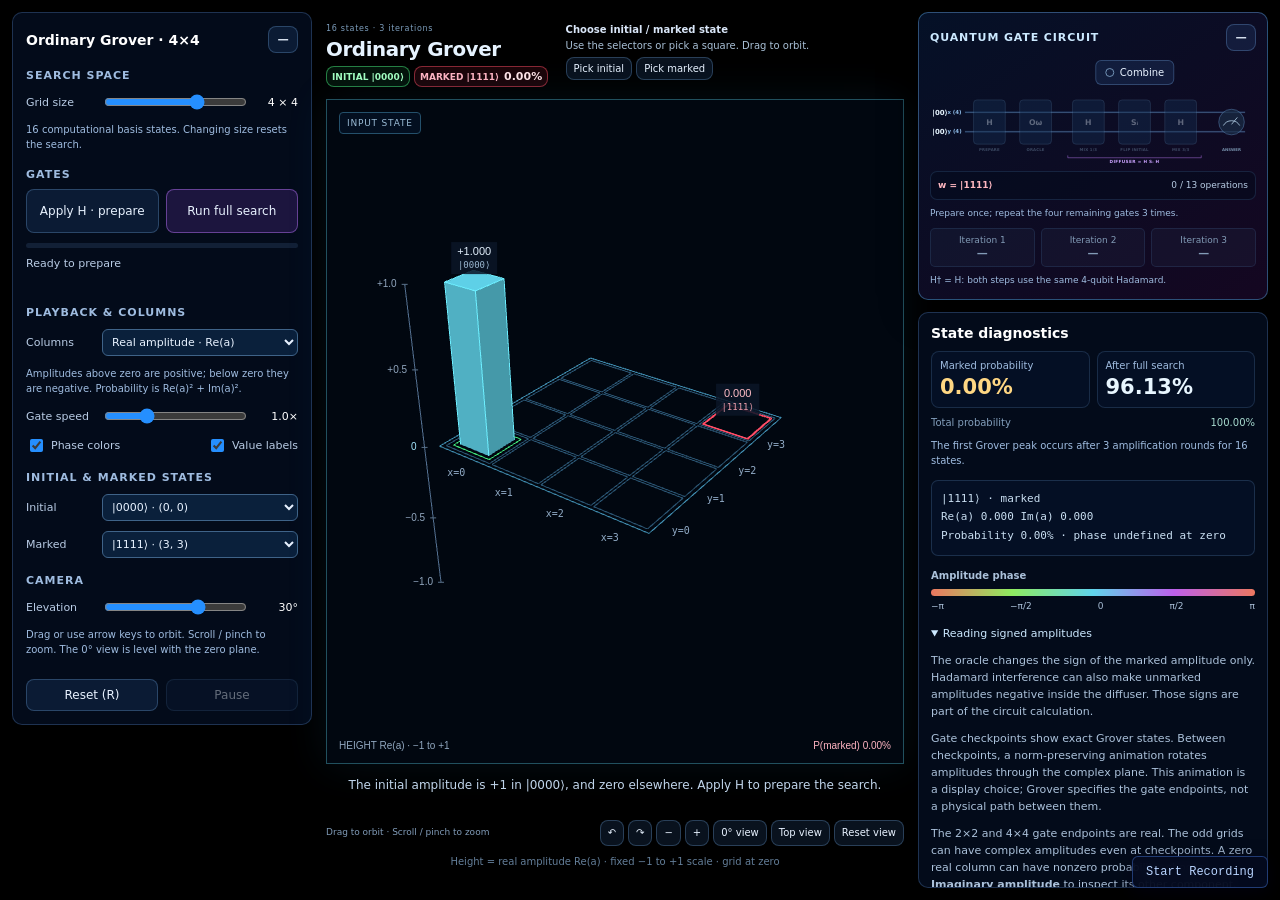
==== commit 6d6d35a8: "Add combined mixer playback without changing amplitude paths" ====
--- a/BohmianGrover2D/index.html
+++ b/BohmianGrover2D/index.html
@@ -5,7 +5,7 @@
   <meta name="viewport" content="width=device-width,initial-scale=1"/>
   <title>Ordinary Grover · 4×4</title>
   <link rel="icon" href="data:,"/>
-  <link rel="stylesheet" href="./styles.css?v=20261014-initial-flip"/>
+  <link rel="stylesheet" href="./styles.css?v=20261014-combined-mixer"/>
 </head>
 <body>
 <div id="wrap">
@@ -56,6 +56,8 @@
     <section id="circuitPanel" class="panel" aria-label="Grover circuit: two 4-level registers">
       <div class="head"><h3>Quantum gate circuit</h3><button id="circuitToggle" class="mini" type="button" aria-expanded="true" aria-label="Collapse circuit">−</button></div>
       <div class="circuitBody">
+        <div class="circuitDiagramWrap">
+        <button id="combineMixer" type="button" aria-pressed="false" aria-controls="circuitDiagram" title="Run the three mixer gates together as one operation.">Combine</button>
         <svg id="circuitDiagram" class="circuitSvg" viewBox="0 0 840 188" role="img" aria-labelledby="circuitTitle circuitDescription">
           <title id="circuitTitle">Grover circuit: two 4-level registers</title><desc id="circuitDescription">Preparation runs once. Oracle, H, initial-state sign flip Sᵢ and H repeat three times.</desc>
           <line class="circuitWireGlow" x1="90" y1="55" x2="812" y2="55"/><line class="circuitWire" x1="90" y1="55" x2="812" y2="55"/><text class="circuitInput" id="circuitInputX" x="6" y="61">|0⟩</text><text class="circuitBit" id="circuitXLabel" x="45" y="59">x (4)</text>
@@ -65,9 +67,11 @@
           <g class="circuitGate future" data-circuit-kind="inverse"><rect class="gateBox" x="367" y="23" width="82" height="114" rx="9"/><text id="inverseSymbol" class="gateText" x="408" y="87">H</text><text class="gateCaption" x="408" y="155">MIX 1/3</text><text class="gateTick" x="434" y="39">✓</text></g>
           <g class="circuitGate future" data-circuit-kind="reference"><rect class="gateBox" x="486" y="23" width="82" height="114" rx="9"/><text class="gateText" x="527" y="87">Sᵢ</text><text class="gateCaption" x="527" y="155">FLIP INITIAL</text><text class="gateTick" x="553" y="39">✓</text></g>
           <g class="circuitGate future" data-circuit-kind="forward"><rect class="gateBox" x="605" y="23" width="82" height="114" rx="9"/><text id="forwardSymbol" class="gateText" x="646" y="87">H</text><text class="gateCaption" x="646" y="155">MIX 3/3</text><text class="gateTick" x="672" y="39">✓</text></g>
+          <g class="circuitGate future" data-circuit-kind="mixer"><rect class="gateBox" x="367" y="23" width="320" height="114" rx="9"/><text id="combinedMixerSymbol" class="gateText" x="527" y="87">H Sᵢ H</text><text class="gateCaption" x="527" y="155">COMBINED MIXER</text><text class="gateTick" x="672" y="39">✓</text></g>
           <path class="diffuserBrace" d="M355 166v6h344v-6"/><text id="diffuserLabel" class="diffuserLabel" x="527" y="186">DIFFUSER = H Sᵢ H</text>
           <g id="circuitReadout" class="readoutNode"><circle cx="777" cy="80" r="33"/><path d="M756 89a24 24 0 0 1 42 0M777 86l15-18"/><text x="777" y="155">ANSWER</text></g>
         </svg>
+        </div>
         <div id="circuitMeta"><span id="circuitTarget">w = |1111⟩</span><span id="circuitStatus">0 / 13 operations</span></div>
         <p id="repeatCaption" class="note">Prepare once; repeat the four remaining gates 3 times.</p>
         <div id="iterationTrack" aria-label="Marked probability after each iteration"></div>
@@ -86,7 +90,7 @@
     </section>
   </aside>
 </div>
-<script src="./recording.js?v=20261014-initial-flip"></script>
-<script type="module" src="./main.js?v=20261014-initial-flip"></script>
+<script src="./recording.js?v=20261014-combined-mixer"></script>
+<script type="module" src="./main.js?v=20261014-combined-mixer"></script>
 </body>
 </html>
--- a/BohmianGrover2D/styles.css
+++ b/BohmianGrover2D/styles.css
@@ -20,6 +20,14 @@
 #loading,#error{position:absolute;inset:0;display:grid;place-items:center;padding:30px;text-align:center;background:#061124;color:#b5d9ef;font-size:13px}#error{color:#ffc0c9}
 #rightColumn{display:flex;flex-direction:column;min-height:0;gap:12px}#circuitPanel{flex-shrink:0;padding:11px;background:linear-gradient(145deg,rgba(5,18,42,.92),rgba(25,8,40,.82));border-color:rgba(101,190,255,.38);box-shadow:0 12px 38px rgba(0,0,0,.46)}#circuitPanel .head h3{font-size:11px;letter-spacing:.08em;text-transform:uppercase;color:#cce9ff}
 .circuitBody{margin-top:9px}.circuitSvg{display:block;width:100%;height:auto;overflow:visible}.circuitWire{stroke:rgba(156,211,255,.56);stroke-width:1.5}.circuitWireGlow{stroke:rgba(52,151,255,.12);stroke-width:5}.circuitInput{fill:#e8f6ff;font:700 18px system-ui,sans-serif}.circuitBit{fill:#8fbce8;font:600 14px system-ui,sans-serif}
+.circuitDiagramWrap{position:relative;padding-top:31px}
+#combineMixer{position:absolute;top:0;left:62.738%;transform:translateX(-50%);display:flex;align-items:center;gap:6px;padding:4px 9px;min-height:25px;font-size:10px;line-height:1.4;border-radius:6px}
+#combineMixer::before{content:'';width:7px;height:7px;border:1px solid #7192b5;border-radius:50%;background:transparent}
+#combineMixer[aria-pressed=true]{color:#d8fff5;background:rgba(24,99,91,.5);border-color:rgba(111,255,216,.7)}
+#combineMixer[aria-pressed=true]::before{background:#8dffda;border-color:#8dffda}
+.circuitGate[data-circuit-kind=mixer]{display:none}
+.mixerCombined .circuitGate[data-circuit-kind=mixer]{display:inline}
+.mixerCombined .circuitGate:is([data-circuit-kind=inverse],[data-circuit-kind=reference],[data-circuit-kind=forward]){display:none}
 .circuitGate .gateBox{fill:rgba(21,47,83,.85);stroke:rgba(128,182,230,.42);stroke-width:2}.circuitGate .gateText{fill:#b8c9dc;font:800 20px system-ui,sans-serif;text-anchor:middle}.circuitGate .gateCaption{fill:#718ba6;font:700 10px system-ui,sans-serif;letter-spacing:.04em;text-anchor:middle}.circuitGate .gateTick{fill:#8dffda;font:900 15px system-ui,sans-serif;opacity:0}.circuitGate.future{opacity:.48}.circuitGate.complete .gateBox{fill:rgba(24,99,91,.7);stroke:rgba(111,255,216,.7)}.circuitGate.complete .gateText{fill:#d8fff5}.circuitGate.complete .gateTick{opacity:1}.circuitGate.active .gateBox{fill:rgba(81,44,134,.9);stroke:#69d9ff;stroke-width:3;filter:drop-shadow(0 0 7px rgba(78,207,255,.9))}.circuitGate.active .gateText{fill:#fff}.circuitGate.active .gateCaption{fill:#9feaff}
 .diffuserBrace{fill:none;stroke:rgba(196,128,255,.55);stroke-width:2}.diffuserLabel{fill:#cba3ff;font:700 11px system-ui,sans-serif;letter-spacing:.08em;text-anchor:middle}.readoutNode circle{fill:rgba(25,44,70,.7);stroke:rgba(132,192,255,.4);stroke-width:2}.readoutNode path{fill:none;stroke:#b9d7ef;stroke-width:2}.readoutNode text{fill:#7892ad;font:700 10px system-ui,sans-serif;text-anchor:middle}.readoutNode.complete circle{fill:rgba(92,45,19,.78);stroke:#ffd76d;filter:drop-shadow(0 0 6px rgba(255,205,82,.65))}.readoutNode.complete path{stroke:#fff0ae}
 #circuitMeta{display:flex;align-items:center;justify-content:space-between;gap:10px;margin-top:7px;padding:7px;border:1px solid rgba(111,179,245,.15);border-radius:7px;background:rgba(4,12,28,.48);font-size:9px;line-height:1.4}#circuitTarget{color:#ffb8c1;font-weight:750;white-space:nowrap}#circuitStatus{color:#b8cde5;text-align:right}.paused .circuitGate.active .gateBox{stroke:#ffd36b}#circuitPanel.collapsed .circuitBody{display:none}
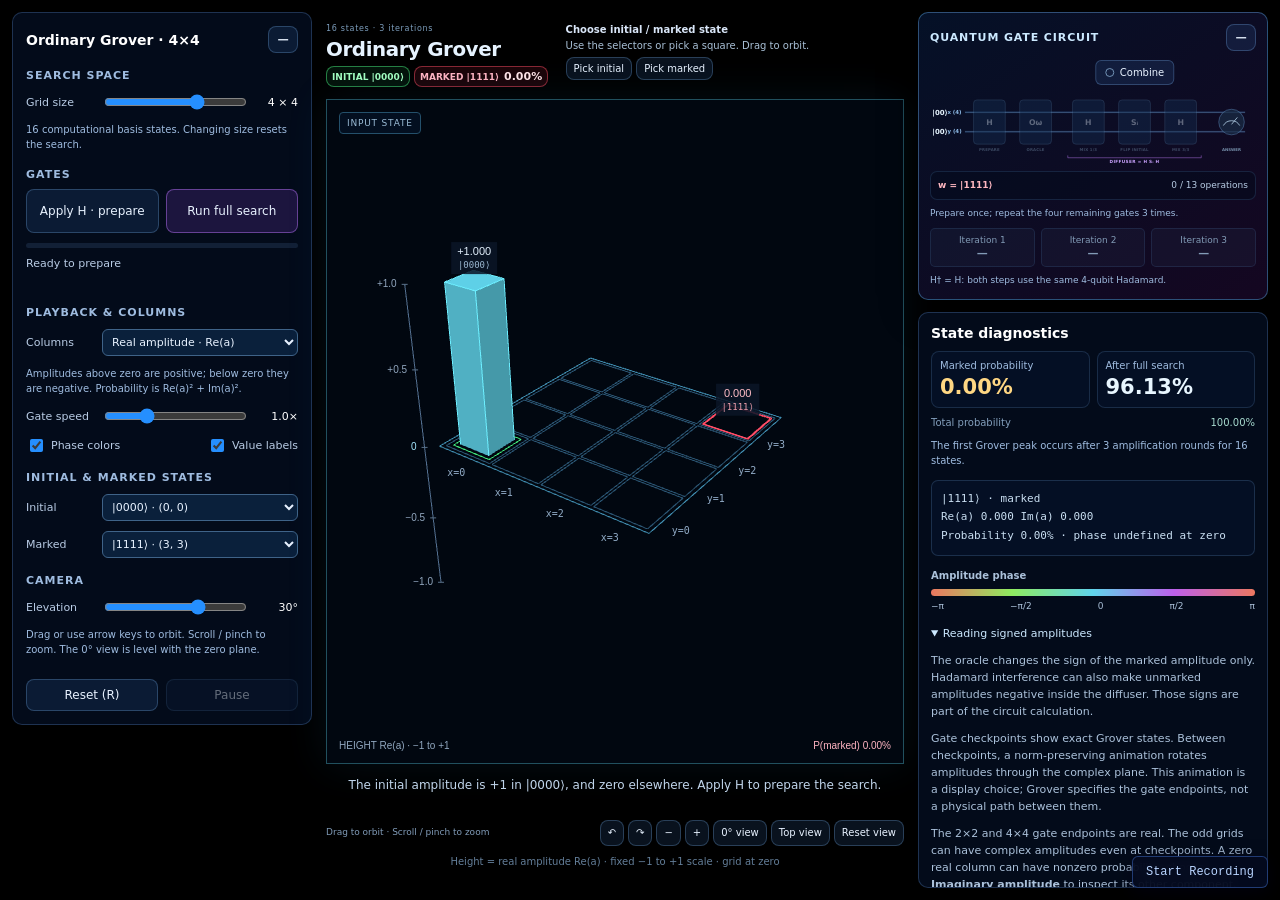
==== commit 2335f7e9: "Animate combined Grover mixer directly between endpoints" ====
--- a/BohmianGrover2D/index.html
+++ b/BohmianGrover2D/index.html
@@ -5,7 +5,7 @@
   <meta name="viewport" content="width=device-width,initial-scale=1"/>
   <title>Ordinary Grover · 4×4</title>
   <link rel="icon" href="data:,"/>
-  <link rel="stylesheet" href="./styles.css?v=20261014-combined-mixer"/>
+  <link rel="stylesheet" href="./styles.css?v=20261014-direct-mixer"/>
 </head>
 <body>
 <div id="wrap">
@@ -57,7 +57,7 @@
       <div class="head"><h3>Quantum gate circuit</h3><button id="circuitToggle" class="mini" type="button" aria-expanded="true" aria-label="Collapse circuit">−</button></div>
       <div class="circuitBody">
         <div class="circuitDiagramWrap">
-        <button id="combineMixer" type="button" aria-pressed="false" aria-controls="circuitDiagram" title="Run the three mixer gates together as one operation.">Combine</button>
+        <button id="combineMixer" type="button" aria-pressed="false" aria-controls="circuitDiagram" title="Animate directly to the full mixer result.">Combine</button>
         <svg id="circuitDiagram" class="circuitSvg" viewBox="0 0 840 188" role="img" aria-labelledby="circuitTitle circuitDescription">
           <title id="circuitTitle">Grover circuit: two 4-level registers</title><desc id="circuitDescription">Preparation runs once. Oracle, H, initial-state sign flip Sᵢ and H repeat three times.</desc>
           <line class="circuitWireGlow" x1="90" y1="55" x2="812" y2="55"/><line class="circuitWire" x1="90" y1="55" x2="812" y2="55"/><text class="circuitInput" id="circuitInputX" x="6" y="61">|0⟩</text><text class="circuitBit" id="circuitXLabel" x="45" y="59">x (4)</text>
@@ -90,7 +90,7 @@
     </section>
   </aside>
 </div>
-<script src="./recording.js?v=20261014-combined-mixer"></script>
-<script type="module" src="./main.js?v=20261014-combined-mixer"></script>
+<script src="./recording.js?v=20261014-direct-mixer"></script>
+<script type="module" src="./main.js?v=20261014-direct-mixer"></script>
 </body>
 </html>
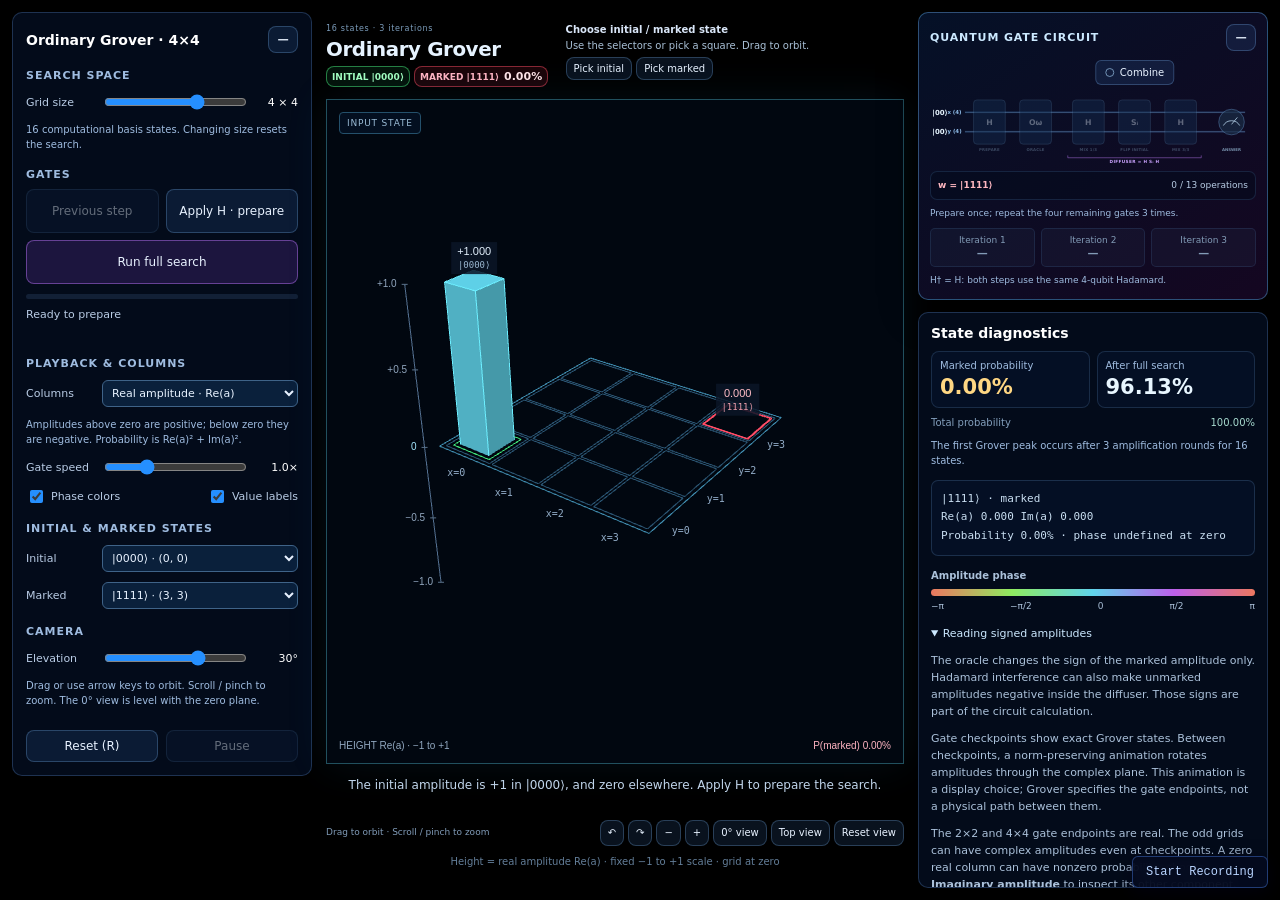
==== commit 16364728: "Add previous-step navigation for both Grover mixer modes" ====
--- a/BohmianGrover2D/index.html
+++ b/BohmianGrover2D/index.html
@@ -5,7 +5,7 @@
   <meta name="viewport" content="width=device-width,initial-scale=1"/>
   <title>Ordinary Grover · 4×4</title>
   <link rel="icon" href="data:,"/>
-  <link rel="stylesheet" href="./styles.css?v=20261014-direct-mixer"/>
+  <link rel="stylesheet" href="./styles.css?v=20261014-previous-step"/>
 </head>
 <body>
 <div id="wrap">
@@ -16,7 +16,7 @@
       <div class="row"><label for="gridSize">Grid size</label><input id="gridSize" type="range" min="2" max="5" step="1" value="4" aria-describedby="gridSummary"/><span id="gridSizeValue" class="val">4×4</span></div>
       <p id="gridSummary" class="note">16 basis states. Changing size resets the search.</p>
       <div class="section">Gates</div>
-      <div class="ops"><button id="next" type="button">Apply H · prepare</button><button id="full" type="button" class="full">Run full search</button></div>
+      <div class="ops"><button id="previous" type="button" disabled>Previous step</button><button id="next" type="button">Apply H · prepare</button><button id="full" type="button" class="full">Run full search</button></div>
       <div id="gateProgress" role="progressbar" aria-label="Current operation progress" aria-valuemin="0" aria-valuemax="100" aria-valuenow="0"><div id="progressBar"></div></div>
       <div id="stageStatus" class="status" role="status">Ready to prepare</div>
       <div class="section">Playback &amp; columns</div>
@@ -90,7 +90,7 @@
     </section>
   </aside>
 </div>
-<script src="./recording.js?v=20261014-direct-mixer"></script>
-<script type="module" src="./main.js?v=20261014-direct-mixer"></script>
+<script src="./recording.js?v=20261014-previous-step"></script>
+<script type="module" src="./main.js?v=20261014-previous-step"></script>
 </body>
 </html>
--- a/BohmianGrover2D/styles.css
+++ b/BohmianGrover2D/styles.css
@@ -7,7 +7,7 @@
 button{padding:8px 10px;border-radius:8px;border:1px solid rgba(132,192,255,.26);background:rgba(68,130,210,.14);color:#e8f2ff;cursor:pointer}
 button:hover:not(:disabled){background:rgba(86,150,232,.25);border-color:#5e9ed0}button:disabled{opacity:.42;cursor:not-allowed}button:focus-visible,input:focus-visible,summary:focus-visible{outline:2px solid #69d9ff;outline-offset:2px}
 .mini{flex:0 0 30px;width:30px;height:27px;padding:0;display:grid;place-items:center;font-size:16px}.section{margin:16px 0 8px;font-size:11px;font-weight:700;color:#9fbce0;text-transform:uppercase;letter-spacing:1px}
-.note{font-size:10px;color:#9fbce0;line-height:1.5}.ops{display:grid;grid-template-columns:1fr 1fr;gap:7px}.ops button{font-size:12px;min-height:44px;padding:7px 5px}.ops .full{background:rgba(132,64,210,.2);border-color:rgba(194,120,255,.45)}
+.note{font-size:10px;color:#9fbce0;line-height:1.5}.ops{display:grid;grid-template-columns:1fr 1fr;gap:7px}.ops button{font-size:12px;min-height:44px;padding:7px 5px}.ops .full{grid-column:1 / -1;background:rgba(132,64,210,.2);border-color:rgba(194,120,255,.45)}
 .flowSettings{border-top:1px solid rgba(132,192,255,.15);padding-top:10px;margin-top:14px}.flowSettings summary{font-size:11px;color:#9fbce0;cursor:pointer}.flowToggles{display:flex;flex-wrap:wrap;justify-content:center;gap:6px;margin:5px 0}.flowToggles button{padding:4px 9px;font-size:10px;color:#8397ac;background:rgba(31,48,70,.32)}.flowToggles button[aria-pressed=true]{color:#d9f1ff;border-color:rgba(104,206,255,.55);background:rgba(32,84,121,.3)}.flowToggles #particlesToggle[aria-pressed=true],.flowToggles #trailsToggle[aria-pressed=true]{color:#ffea9b;border-color:rgba(237,204,103,.42)}.particleMetric{display:flex;justify-content:space-between;font-size:10px;color:#aac0d8;margin-top:10px}.particleMetric b{font-weight:600;color:#ffe386}#flowStatus{font-size:9px;margin-top:4px}
 .btnrow{display:flex;gap:8px;margin-top:12px}.btnrow button{flex:1;font-size:12px}.status{margin-top:8px;min-height:34px;font-size:11px;line-height:1.5;color:#b9cce5}
 #progressTrack{height:5px;border-radius:999px;background:rgba(90,130,180,.18);overflow:hidden;margin-top:10px}#progressBar{height:100%;width:0;background:linear-gradient(90deg,#3ec6ff,#d65cff)}
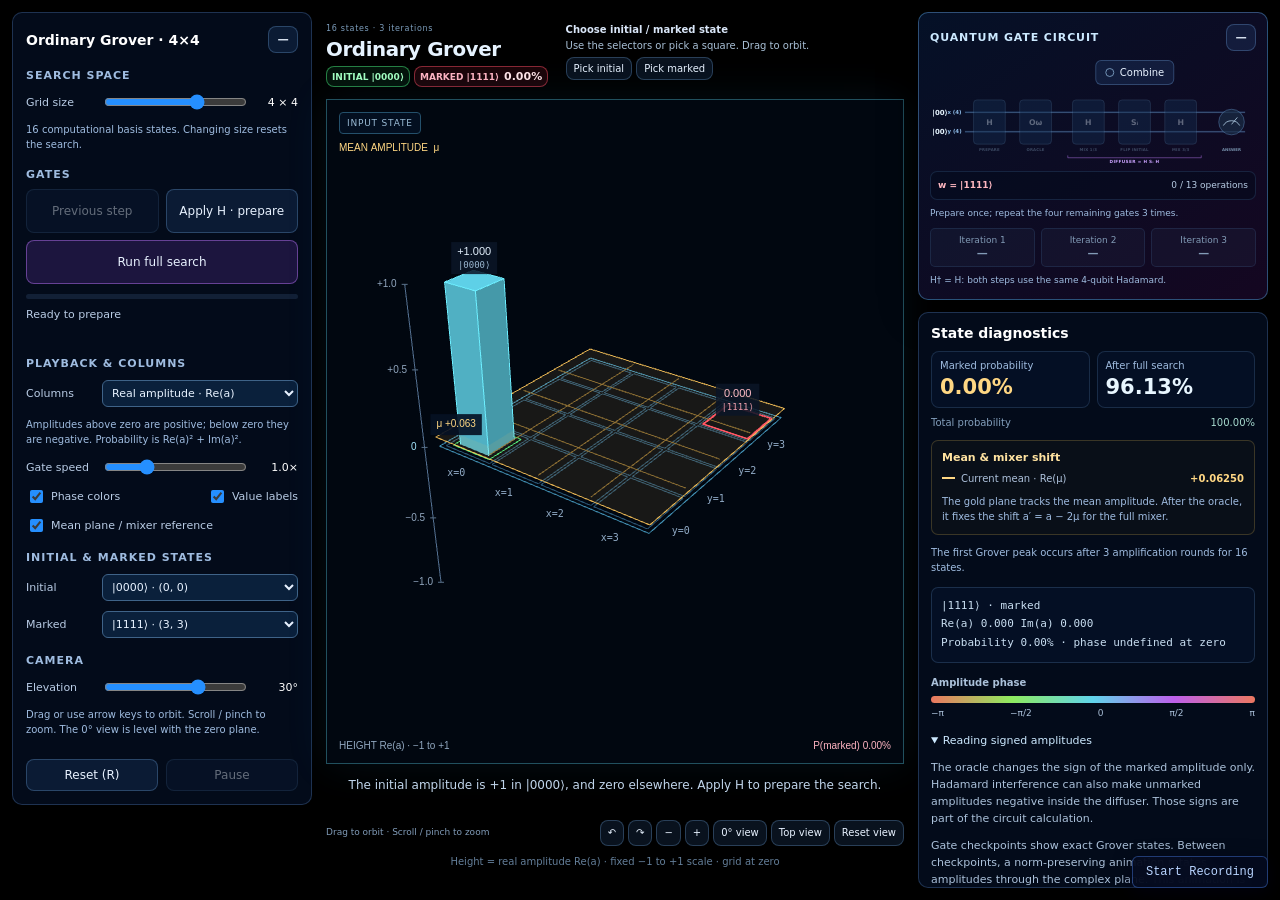
==== commit 1679b244: "Show mean planes and signed mixer displacement" ====
--- a/BohmianGrover2D/index.html
+++ b/BohmianGrover2D/index.html
@@ -5,7 +5,7 @@
   <meta name="viewport" content="width=device-width,initial-scale=1"/>
   <title>Ordinary Grover · 4×4</title>
   <link rel="icon" href="data:,"/>
-  <link rel="stylesheet" href="./styles.css?v=20261014-previous-step"/>
+  <link rel="stylesheet" href="./styles.css?v=20261014-mean-plane"/>
 </head>
 <body>
 <div id="wrap">
@@ -24,6 +24,7 @@
       <p class="note" id="columnHelp">Positive amplitudes rise above zero; negative amplitudes extend below it.</p>
       <div class="row"><label for="speed">Gate speed</label><input id="speed" type="range" min="0.25" max="3" step="0.25" value="1"/><span id="speedValue" class="val">1.0×</span></div>
       <div class="row checks"><label><input id="phaseColors" type="checkbox" checked/> Phase colors</label><label><input id="valueLabels" type="checkbox" checked/> Value labels</label></div>
+      <div class="row checks"><label><input id="meanPlane" type="checkbox" checked/> Mean plane / mixer reference</label></div>
       <div class="section">Initial &amp; marked states</div>
       <div class="row"><label for="initialState">Initial</label><select id="initialState"></select></div>
       <div class="row"><label for="targetState">Marked</label><select id="targetState"></select></div>
@@ -82,6 +83,13 @@
       <div class="head"><h3>State diagnostics</h3></div>
       <div class="metrics"><div>Marked probability<b id="successValue">0.00%</b></div><div>After full search<b id="expectedValue">96.13%</b></div></div>
       <div class="normLine">Total probability <b id="normValue">100.00%</b></div>
+      <div id="meanGuidePanel" class="meanGuidePanel">
+        <b id="meanGuideTitle">Mean &amp; mixer shift</b>
+        <div class="meanMetric inputMean"><span id="meanInputLabel">Current mean · Re(μ)</span><b id="meanInputValue"></b></div>
+        <div id="meanOutputRow" class="meanMetric outputMean" hidden><span id="meanOutputLabel">After full mixer · −μ</span><b id="meanOutputValue"></b></div>
+        <div id="meanShiftRow" class="meanMetric meanShift" hidden><span>Column shift · Δ = −2 × reference</span><b id="meanShiftValue"></b></div>
+        <p id="meanGuideNote" class="note"></p>
+      </div>
       <p class="note" id="iterationsNote">Three amplification rounds for 16 states.</p>
       <div id="inspectState" class="stateInspector">Hover a column to inspect its amplitude.</div>
       <div id="phaseLegend" class="amplitudeLegend"><b>Amplitude phase</b><div class="phaseGradient"></div><div class="phaseTicks"><span>−π</span><span>−π/2</span><span>0</span><span>π/2</span><span>π</span></div></div>
@@ -90,7 +98,7 @@
     </section>
   </aside>
 </div>
-<script src="./recording.js?v=20261014-previous-step"></script>
-<script type="module" src="./main.js?v=20261014-previous-step"></script>
+<script src="./recording.js?v=20261014-mean-plane"></script>
+<script type="module" src="./main.js?v=20261014-mean-plane"></script>
 </body>
 </html>
--- a/BohmianGrover2D/styles.css
+++ b/BohmianGrover2D/styles.css
@@ -75,6 +75,9 @@
 #heightLegend{font-size:10px;color:#9fbce0}#waveFooter{min-height:108px}#waveFooter p{min-height:36px}
 #info{flex:1}.stateInspector{white-space:pre-line;margin:12px 0;padding:9px;border:1px solid rgba(132,192,255,.18);border-radius:7px;background:rgba(8,23,51,.42);font:11px/1.7 Consolas,monospace;color:#c9dff2}
 .amplitudeLegend{font-size:10px;color:#abc1da;margin:14px 0}.amplitudeLegend b{font-weight:600}.phaseGradient{height:7px;border-radius:4px;margin:8px 0 5px;background:linear-gradient(90deg,hsl(10 78% 65%),hsl(100 78% 65%),hsl(190 78% 65%),hsl(280 78% 65%),hsl(370 78% 65%))}.phaseTicks{display:flex;justify-content:space-between;font-size:9px}
+.meanGuidePanel{margin-top:12px;padding:10px;border:1px solid #e9be5938;border-radius:7px;background:#b283170a;font-size:10px}
+.meanGuidePanel>b{color:#ffe3a0;font-size:11px;font-weight:600}.meanMetric{display:flex;justify-content:space-between;gap:8px;margin-top:9px;font-size:10px;color:#aec2db}.meanMetric b{font-variant-numeric:tabular-nums;font-weight:600;white-space:nowrap}
+.inputMean b{color:#ffd783}.outputMean b{color:#b2c7ff}.inputMean span:before,.outputMean span:before{content:'';display:inline-block;width:13px;margin-right:6px;vertical-align:3px;border-top:2px solid #ffd783}.outputMean span:before{border-top:2px dashed #b2c7ff}.meanShift{border-top:1px solid #e9be5924;padding-top:9px;color:#e6edf9}.meanGuidePanel p{margin:10px 0 0}
 #info .theory{margin:12px 0}#iterationTrack>span{min-width:0}#circuitPanel .note{font-size:9px;margin:7px 0 0}#circuitPanel.paused .circuitGate.active .gateBox{stroke:#ffd36b}
 @media(max-width:1100px){#stage{min-height:0}#info{max-height:720px}#plotArea{min-height:300px}}
 @media(max-width:650px){#stage{height:calc(100vw + 290px);min-height:650px}#plotArea{min-height:300px}#waveFooter{min-height:125px}#waveHeader{grid-template-columns:minmax(120px,.8fr) minmax(0,1.2fr)}#cameraHint{width:100%}#selectionGuide .selectionActions{grid-row:3}#rightColumn{align-items:stretch}#info{max-height:none}.cameraButtons{justify-content:center;width:100%}}
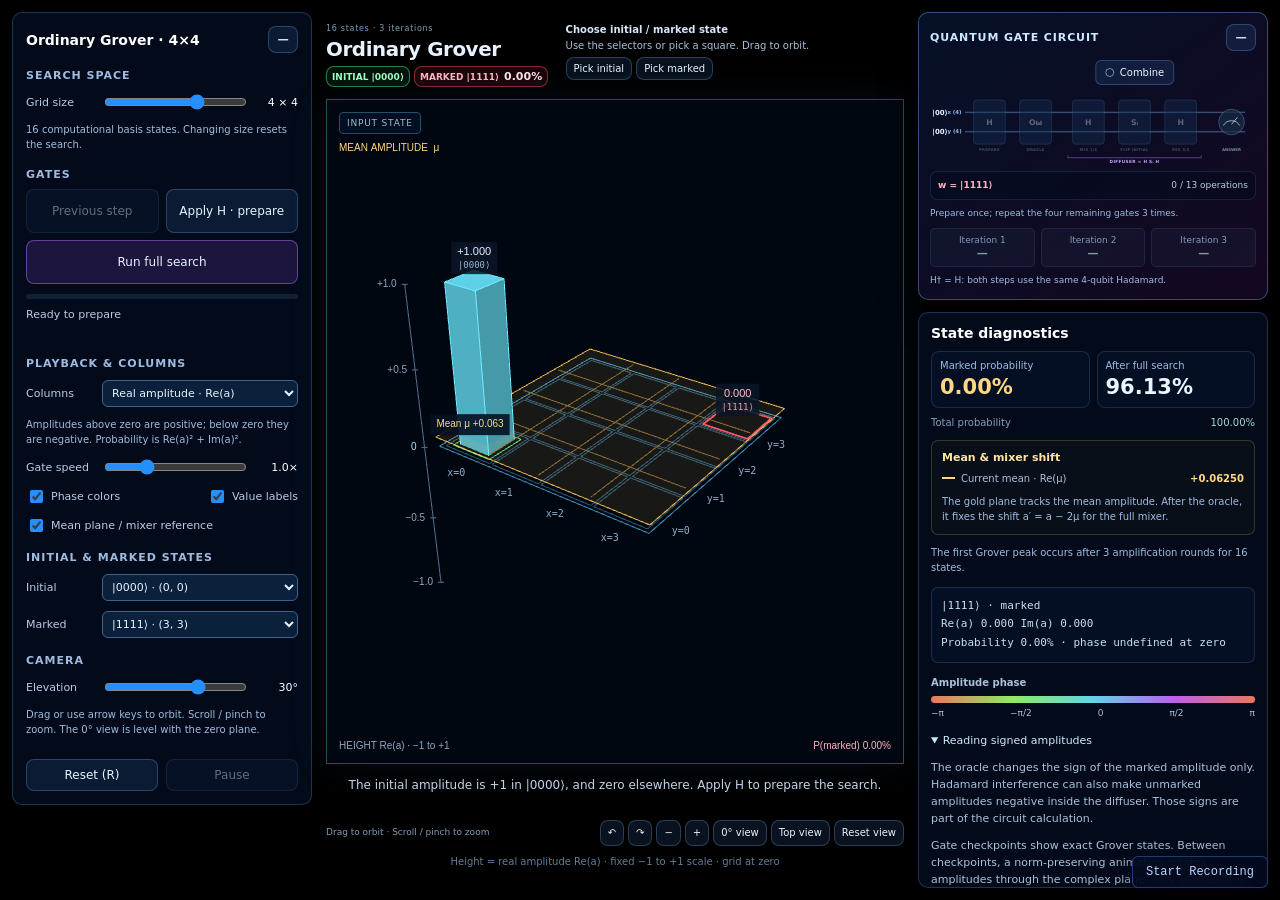
==== commit d0e0dcc8: "Move the mean plane with the amplitude columns" ====
--- a/BohmianGrover2D/index.html
+++ b/BohmianGrover2D/index.html
@@ -5,7 +5,7 @@
   <meta name="viewport" content="width=device-width,initial-scale=1"/>
   <title>Ordinary Grover · 4×4</title>
   <link rel="icon" href="data:,"/>
-  <link rel="stylesheet" href="./styles.css?v=20261014-mean-plane"/>
+  <link rel="stylesheet" href="./styles.css?v=20261014-moving-mean"/>
 </head>
 <body>
 <div id="wrap">
@@ -87,7 +87,7 @@
         <b id="meanGuideTitle">Mean &amp; mixer shift</b>
         <div class="meanMetric inputMean"><span id="meanInputLabel">Current mean · Re(μ)</span><b id="meanInputValue"></b></div>
         <div id="meanOutputRow" class="meanMetric outputMean" hidden><span id="meanOutputLabel">After full mixer · −μ</span><b id="meanOutputValue"></b></div>
-        <div id="meanShiftRow" class="meanMetric meanShift" hidden><span>Column shift · Δ = −2 × reference</span><b id="meanShiftValue"></b></div>
+        <div id="meanShiftRow" class="meanMetric meanShift" hidden><span>Full shift · Δ = −2 × input reference</span><b id="meanShiftValue"></b></div>
         <p id="meanGuideNote" class="note"></p>
       </div>
       <p class="note" id="iterationsNote">Three amplification rounds for 16 states.</p>
@@ -98,7 +98,7 @@
     </section>
   </aside>
 </div>
-<script src="./recording.js?v=20261014-mean-plane"></script>
-<script type="module" src="./main.js?v=20261014-mean-plane"></script>
+<script src="./recording.js?v=20261014-moving-mean"></script>
+<script type="module" src="./main.js?v=20261014-moving-mean"></script>
 </body>
 </html>
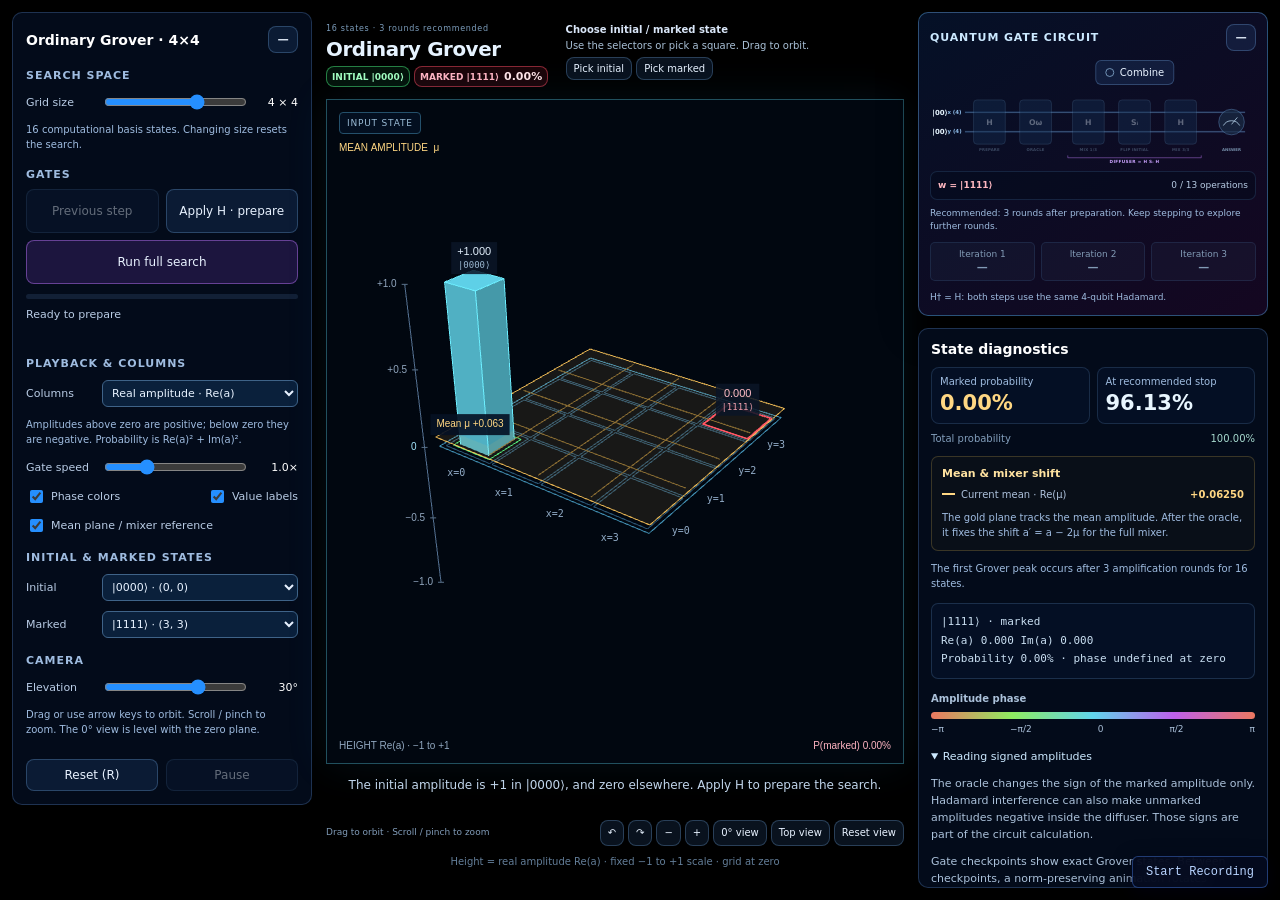
==== commit 425109c4: "Allow Grover rounds beyond the recommended measurement point" ====
--- a/BohmianGrover2D/index.html
+++ b/BohmianGrover2D/index.html
@@ -5,7 +5,7 @@
   <meta name="viewport" content="width=device-width,initial-scale=1"/>
   <title>Ordinary Grover · 4×4</title>
   <link rel="icon" href="data:,"/>
-  <link rel="stylesheet" href="./styles.css?v=20261014-moving-mean"/>
+  <link rel="stylesheet" href="./styles.css?v=20261014-continue-rounds"/>
 </head>
 <body>
 <div id="wrap">
@@ -81,7 +81,7 @@
     </section>
     <section id="info" class="panel">
       <div class="head"><h3>State diagnostics</h3></div>
-      <div class="metrics"><div>Marked probability<b id="successValue">0.00%</b></div><div>After full search<b id="expectedValue">96.13%</b></div></div>
+      <div class="metrics"><div>Marked probability<b id="successValue">0.00%</b></div><div>At recommended stop<b id="expectedValue">96.13%</b></div></div>
       <div class="normLine">Total probability <b id="normValue">100.00%</b></div>
       <div id="meanGuidePanel" class="meanGuidePanel">
         <b id="meanGuideTitle">Mean &amp; mixer shift</b>
@@ -98,7 +98,7 @@
     </section>
   </aside>
 </div>
-<script src="./recording.js?v=20261014-moving-mean"></script>
-<script type="module" src="./main.js?v=20261014-moving-mean"></script>
+<script src="./recording.js?v=20261014-continue-rounds"></script>
+<script type="module" src="./main.js?v=20261014-continue-rounds"></script>
 </body>
 </html>
--- a/BohmianGrover2D/styles.css
+++ b/BohmianGrover2D/styles.css
@@ -79,5 +79,6 @@
 .meanGuidePanel>b{color:#ffe3a0;font-size:11px;font-weight:600}.meanMetric{display:flex;justify-content:space-between;gap:8px;margin-top:9px;font-size:10px;color:#aec2db}.meanMetric b{font-variant-numeric:tabular-nums;font-weight:600;white-space:nowrap}
 .inputMean b{color:#ffd783}.outputMean b{color:#b2c7ff}.inputMean span:before,.outputMean span:before{content:'';display:inline-block;width:13px;margin-right:6px;vertical-align:3px;border-top:2px solid #ffd783}.outputMean span:before{border-top:2px dashed #b2c7ff}.meanShift{border-top:1px solid #e9be5924;padding-top:9px;color:#e6edf9}.meanGuidePanel p{margin:10px 0 0}
 #info .theory{margin:12px 0}#iterationTrack>span{min-width:0}#circuitPanel .note{font-size:9px;margin:7px 0 0}#circuitPanel.paused .circuitGate.active .gateBox{stroke:#ffd36b}
+#iterationTrack{overflow-x:auto;scrollbar-width:thin;padding-bottom:3px}#iterationTrack>span{flex:1 0 70px}
 @media(max-width:1100px){#stage{min-height:0}#info{max-height:720px}#plotArea{min-height:300px}}
 @media(max-width:650px){#stage{height:calc(100vw + 290px);min-height:650px}#plotArea{min-height:300px}#waveFooter{min-height:125px}#waveHeader{grid-template-columns:minmax(120px,.8fr) minmax(0,1.2fr)}#cameraHint{width:100%}#selectionGuide .selectionActions{grid-row:3}#rightColumn{align-items:stretch}#info{max-height:none}.cameraButtons{justify-content:center;width:100%}}
